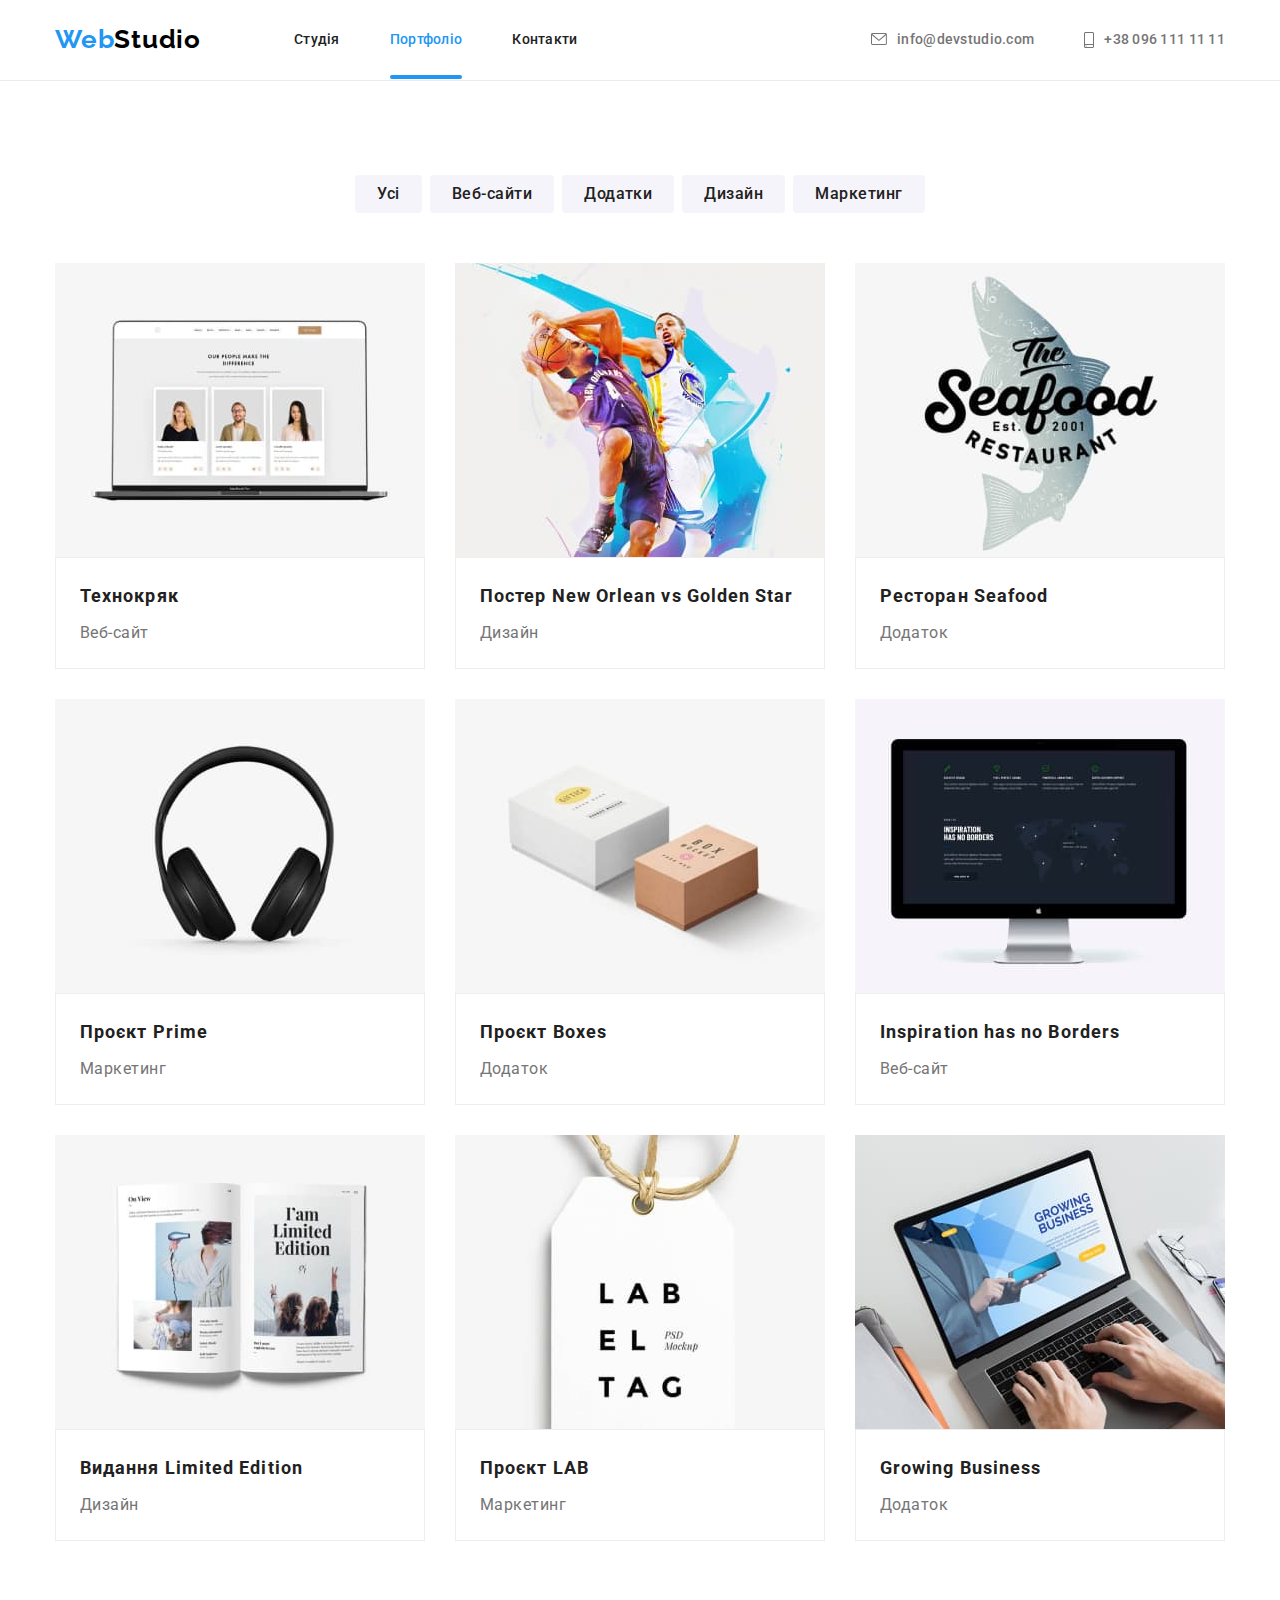
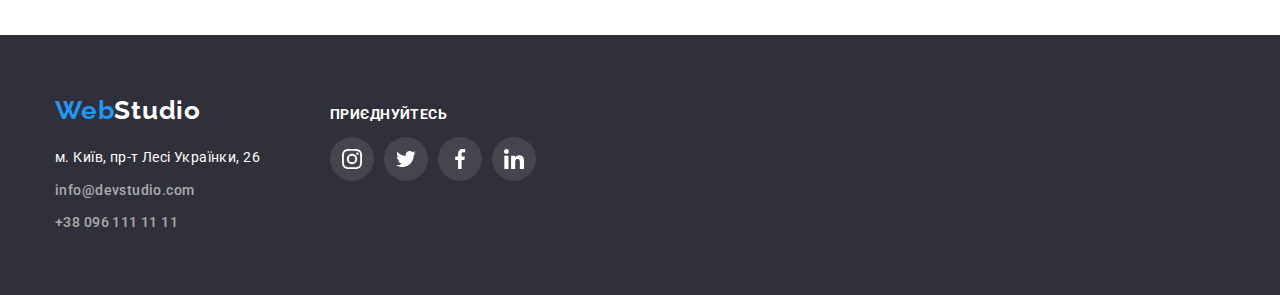
==== portfolio.html @ 4ce3e507 "Adding files" ====
<!DOCTYPE html>
<html lang="uk">

<head>
    <meta charset="UTF-8">
    <meta http-equiv="X-UA-Compatible" content="IE=edge">
    <meta name="viewport" content="width=device-width, initial-scale=1.0">
    <link rel="preconnect" href="https://fonts.googleapis.com">
    <link rel="preconnect" href="https://fonts.gstatic.com" crossorigin>
    <link
        href="https://fonts.googleapis.com/css2?family=Raleway:wght@700&family=Roboto:wght@400;500;700;900&display=swap"
        rel="stylesheet">
    <title>Document</title>
    <link rel="stylesheet"
        href="https://cdnjs.cloudflare.com/ajax/libs/modern-normalize/1.1.0/modern-normalize.min.css">
    <link rel="stylesheet" href="./css/styles.css">
</head>

<body>
    <header class="page-header">
        <div class="container">
            <div class="header-container">
                <nav class="header-nav">
                    <a href="#" class="logo">Web<span class="logo-part">Studio</span></a>
                    <ul class="nav list">
                        <li class="nav-item">
                            <a href="./index.html" class="link">Студія</a>
                        </li>
                        <li class="nav-item">
                            <a href="./portfolio.html" class="current-link link current">Портфоліо</a>
                        </li>
                        <li class="nav-item">
                            <a href="#" class="link">Контакти</a>
                        </li>
                    </ul>
                </nav>
                <ul class="auth-nav list">
                    <li><a href="mailto:info@devstudio.com" class="contacts nav-item">
                            <svg class="envelope" width="16px" height="12px">
                                <use href="./images/icons.svg#icon-envelope"></use>
                            </svg>
                            info@devstudio.com</a></li>
                    <li><a href="tel:+380961111111" class="contacts nav-item">
                            <svg class="smartphone" width="10px" height="16px">
                                <use href="./images/icons.svg#icon-smartphone"></use>
                            </svg>
                            +38 096 111 11 11</a></li>
                </ul>
            </div>
        </div>
    </header>
    <main>
        <section class="filter ">
            <div class="container">
                <h2 class="visually-hidden">Portfolio content</h2>
                <ul class="button-container  list">
                    <li class="button-container-item">
                        <button type="button" class="button cursors">Усі</button>
                    </li>
                    <li class="button-container-item">
                        <button type="button" class="button cursors">Веб-сайти</button>
                    </li>
                    <li class="button-container-item">
                        <button type="button" class="button cursors">Додатки</button>
                    </li>
                    <li class="button-container-item">
                        <button type="button" class="button cursors">Дизайн</button>
                    </li>
                    <li class="button-container-item">
                        <button type="button" class="button cursors">Маркетинг</button>
                    </li>
                </ul>
                <ul class="portfolio-cards list">
                    <li class="portfolio-cards-element">
                        <div class="portfolio-cards-thumb">
                            <img src="./images/portfolio1.jpg" alt="Екран лептопу з відкритим веб-сайтом" width="370"
                                class="portfolio-images">
                            <div class="portfolio-cards-description">
                                <p>Ресурс пропонує комплексні пропозиції з різним рівнем функціоналу та сервісів. Все це
                                    дозволить відвідувачу отримати
                                    вичерпні відомості про компанію чи приватну особу.</p>
                            </div>
                        </div>
                        <div class="cards-text">
                            <h3>Технокряк</h3>
                            <p class="portfolio-text">Веб-сайт</p>
                        </div>


                    </li>

                    <li class="portfolio-cards-element">
                        <div class="portfolio-cards-thumb">
                            <img src="./images/portfolio2.jpg"
                                alt="Баскетболіст намагається забрати мʼяч у супротивника" width="370"
                                class="portfolio-images">
                            <div class="portfolio-cards-description">
                                <p>Ресурс пропонує комплексні пропозиції з різним рівнем функціоналу та сервісів. Все це
                                    дозволить відвідувачу
                                    отримати
                                    вичерпні відомості про компанію чи приватну особу.</p>
                            </div>
                        </div>
                        <div class="cards-text">
                            <h3>Постер New Orlean vs Golden Star</h3>
                            <p class="portfolio-text">Дизайн</p>
                        </div>
                    </li>
                    <li class="portfolio-cards-element">
                        <div class="portfolio-cards-thumb">
                            <img src="./images/portfolio3.jpg" alt="Вивіска рибного ресторану" width="370"
                                class="portfolio-images">
                            <div class="portfolio-cards-description">
                                <p>Ресурс пропонує комплексні пропозиції з різним рівнем функціоналу та сервісів. Все це
                                    дозволить відвідувачу
                                    отримати
                                    вичерпні відомості про компанію чи приватну особу.</p>
                            </div>
                        </div>
                        <div class="cards-text">
                            <h3>Ресторан Seafood</h3>
                            <p class="portfolio-text">Додаток</p>
                        </div>
                    </li>
                    <li class="portfolio-cards-element">
                        <div class="portfolio-cards-thumb">
                            <img src="./images/portfoli4.jpg" alt="Великі бездротові навушники" width="370"
                                class="portfolio-images">
                            <div class="portfolio-cards-description">
                                <p>Ресурс пропонує комплексні пропозиції з різним рівнем функціоналу та сервісів. Все це
                                    дозволить відвідувачу
                                    отримати
                                    вичерпні відомості про компанію чи приватну особу.</p>
                            </div>
                        </div>
                        <div class="cards-text">
                            <h3>Проєкт Prime</h3>
                            <p class="portfolio-text">Маркетинг</p>
                        </div>
                    </li>
                    <li class="portfolio-cards-element">
                        <div class="portfolio-cards-thumb">
                            <img src="./images/portfolio5.jpg" alt="Одна біла та менша коричнева коробки" width="370"
                                class="portfolio-images">
                            <div class="portfolio-cards-description">
                                <p>Ресурс пропонує комплексні пропозиції з різним рівнем функціоналу та сервісів. Все це
                                    дозволить відвідувачу
                                    отримати
                                    вичерпні відомості про компанію чи приватну особу.</p>
                            </div>
                        </div>
                        <div class="cards-text">
                            <h3>Проєкт Boxes</h3>
                            <p class="portfolio-text">Додаток</p>
                        </div>
                    </li>
                    <li class="portfolio-cards-element">
                        <div class="portfolio-cards-thumb">
                            <img src="./images/portfolio6.jpg"
                                alt="Монітор компʼютера Apple з відкритим сайтом веб-студії" width="370"
                                class="portfolio-images">
                            <div class="portfolio-cards-description">
                                <p>Ресурс пропонує комплексні пропозиції з різним рівнем функціоналу та сервісів. Все це
                                    дозволить відвідувачу
                                    отримати
                                    вичерпні відомості про компанію чи приватну особу.</p>
                            </div>
                        </div>
                        <div class="cards-text">
                            <h3>Inspiration has no Borders</h3>
                            <p class="portfolio-text">Веб-сайт</p>
                        </div>
                    </li>
                    <li class="portfolio-cards-element">
                        <div class="portfolio-cards-thumb">
                            <img src="./images/portfolio7.jpg" alt="Розгорнутий журнал моди" width="370"
                                class="portfolio-images">
                            <div class="portfolio-cards-description">
                                <p>Ресурс пропонує комплексні пропозиції з різним рівнем функціоналу та сервісів. Все це
                                    дозволить відвідувачу
                                    отримати
                                    вичерпні відомості про компанію чи приватну особу.</p>
                            </div>
                        </div>
                        <div class="cards-text">
                            <h3>Видання Limited Edition</h3>
                            <p class="portfolio-text">Дизайн</p>
                        </div>
                    </li>
                    <li class="portfolio-cards-element">
                        <div class="portfolio-cards-thumb">
                            <img src="./images/portfolio8.jpg" alt="Біла етикетка з надписом LAB EL TAG" width="370"
                                class="portfolio-images">
                            <div class="portfolio-cards-description">
                                <p>Ресурс пропонує комплексні пропозиції з різним рівнем функціоналу та сервісів. Все це
                                    дозволить відвідувачу
                                    отримати
                                    вичерпні відомості про компанію чи приватну особу.</p>
                            </div>
                        </div>
                        <div class="cards-text">
                            <h3>Проєкт LAB</h3>
                            <p class="portfolio-text">Маркетинг</p>
                        </div>
                    </li>
                    <li class="portfolio-cards-element">
                        <div class="portfolio-cards-thumb">
                            <img src="./images/portfolio9.jpg"
                                alt="Чоловік шукає інформацію на сайті з просування бізнесу, використовуючи MacBook"
                                width="370" class="portfolio-images">
                            <div class="portfolio-cards-description">
                                <p>Ресурс пропонує комплексні пропозиції з різним рівнем функціоналу та сервісів. Все це
                                    дозволить відвідувачу
                                    отримати
                                    вичерпні відомості про компанію чи приватну особу.</p>
                            </div>
                        </div>
                        <div class="cards-text">
                            <h3>Growing Business</h3>
                            <p class="portfolio-text">Додаток</p>
                        </div>
                    </li>
                </ul>
            </div>
        </section>
    </main>
    <footer class="footer">
        <div class="footer-container container">
            <div class="footer-navigation">
                <a href="#" class="logo">Web<span class="logo-part">Studio</span></a>
                <address>
                    <ul class="footer-list list">
                        <li class="footer-nav">
                            <a href="https://goo.gl/maps/Ni8b5LG6es7MUAs99" class="map">м. Київ, пр-т Лесі Українки,
                                26</a>
                        </li>
                        <li class="footer-nav">
                            <a href="mailto:info@devstudio.com" class="contacts">info@devstudio.com</a>
                        </li>
                        <li class="footer-nav">
                            <a href="tel:+380961111111" class="contacts">+38 096 111 11 11</a>
                        </li>
                    </ul>
                </address>
            </div>
            <div class="footer-links">
                <p class="footer-link-text">Приєднуйтесь</p>
                <ul class="soc-list list">
                    <li class="soc-item"><a href="" class="soc-link">
                            <svg class="soc-icon" width="20px" height="20px">
                                <use href="./images/icons.svg#icon-instagram"></use>
                            </svg>
                        </a></li>
                    <li class="soc-item"><a href="" class="soc-link">
                            <svg class="soc-icon" width="20px" height="20px">
                                <use href="./images/icons.svg#icon-twitter"></use>
                            </svg>
                        </a></li>
                    <li class="soc-item"><a href="" class="soc-link">
                            <svg class="soc-icon" width="20px" height="20px">
                                <use href="./images/icons.svg#icon-facebook"></use>
                            </svg>
                        </a></li>
                    <li class="soc-item"><a href="" class="soc-link">
                            <svg class="soc-icon" width="20px" height="20px">
                                <use href="./images/icons.svg#icon-linkedin"></use>
                            </svg>
                        </a>
                    </li>
                </ul>
            </div>
        </div>
    </footer>
</body>

</html>
---- css/styles.css ----
/* Main Page */
html {
    box-sizing: border-box;
}

*,
* ::before,
* ::after {
    box-sizing: inherit;
}

:root {
    --primary-text-color: #757575;
    --secondary-text-color: #212121;
    --hover-color: #2196F3;
    --primary-bcg-color: #F5F4FA;
    --secondary-bcg-color: #FFFFFF;
    --icons-color: #AFB1B8;
    --time-distribution-function: cubic-bezier(0.4, 0, 0.2, 1);
}

body {
    color: var(--primary-text-color);
    background-color: #FFFFFF;
    font-family: 'Roboto';
}

.list {
    list-style: none;
    padding: 0;
    margin: 0;
}

.visually-hidden {
    position: absolute;
    white-space: nowrap;
    width: 1px;
    height: 1px;
    overflow: hidden;
    border: 0;
    padding: 0;
    clip: rect(0000);
    clip-path: inset(50%);
    margin: -1px;
}

.container {
    width: 1200px;
    padding-right: 15px;
    padding-left: 15px;
    margin: 0 auto;
}

/* Header*/

/* Logo */
.logo {
    flex-shrink: 0;
    color: #2196F3;
    text-decoration: none;
    font-family: 'Raleway';
    font-weight: 700;
    font-size: 26px;
    line-height: 1.2;
    letter-spacing: 0.03em;
}

.logo-part {
    color: black;
}

.page-header {
    margin-top: 0;
    border-bottom: 1px solid #ECECEC;
}

.header-container {
    display: flex;
    margin-top: 0;
    height: 80px;
    align-items: center;
    margin-left: auto;
    padding-top: 24px;
    padding-bottom: 25px;
    justify-content: space-between;
}

.header-nav {
    display: flex;
    margin-top: 0;
}

.header-nav {
    align-items: center;
    flex-grow: 1;
    gap: 93px;
}

.nav {
    display: flex;
}

.auth-nav {
    display: flex;
    align-items: center;
    gap: 50px;
}


.nav .link {
    padding-top: 32px;
    padding-bottom: 32px;
    color: var(--secondary-text-color);
    font-weight: 500;
    font-size: 14px;
    line-height: 1.1;
    letter-spacing: 0.02em;
    text-decoration: none;
    transition: color 250ms var(--time-distribution-function);
}

.nav .link:hover,
.nav .link:focus {
    color: var(--hover-color);
}

.current-link {
    position: relative;
}

.current-link::after {
    content: "";
    display: block;
    position: absolute;
    width: 100%;
    left: 0;
    bottom: 0px;

    height: 4px;
    background-color: var(--hover-color);
    border-radius: 2px;
}

.nav-item {
    display: flex;
    align-items: center;
    justify-content: center;
}

.nav-item:not(:last-child) {
    margin-right: 50px;
}



.nav .link.current {
    color: var(--hover-color);
}

.contacts {
    color: #757575;
    font-weight: 500;
    font-size: 14px;
    line-height: 1.1;
    letter-spacing: 0.02em;
    text-decoration: none;
    transition: color 250ms var(--time-distribution-function);
}

.contacts:hover,
.contacts:focus {
    color: var(--hover-color);
}

.envelope {
    margin-right: 10px;
    fill: var(--primary-text-color);

    transition: fill 250ms var(--time-distribution-function);
}

.contacts:hover .envelope {
    fill: var(--hover-color);
}

.contacts:focus .envelope {
    fill: var(--hover-color);
}

.smartphone {
    margin-right: 10px;
    fill: var(--primary-text-color);
    transition: fill 250ms var(--time-distribution-function);

}

.contacts:hover .smartphone {
    fill: var(--hover-color);
}

.contacts:focus .smartphone {
    fill: var(--hover-color);
}


/* Hero */
.hero {
    padding-top: 200px;
    padding-bottom: 200px;
    background-color: #2F303A;
    background-image: linear-gradient(rgba(47, 48, 58, 0.4), rgba(47, 48, 58, 0.4)), url(../images/background.jpg);
    background-repeat: no-repeat;
    background-position: center;
    height: 600px;
    max-width: 1600px;
    margin-left: auto;
    margin-right: auto;
    background-size: cover;
}

.hero-container {
    align-items: center;
    justify-content: center;
    text-align: center;
}

.hero-title {
    margin: 0 auto;
    margin-bottom: 30px;
    margin-top: 0px;
    max-width: 696px;

    color: #FFFFFF;
    font-weight: 900;
    font-size: 44px;
    line-height: 1.4;
    letter-spacing: 0.06em;
    text-transform: uppercase;
    text-align: center;
}


/* Button */
.main-button {
    display: inline-block;
    border-radius: 4px;
    padding: 10px 32px;
    min-width: 216px;
    color: #FFFFFF;
    background-color: #2196F3;
    border: 0;
    font-family: 'Roboto';
    font-weight: 700;
    font-size: 16px;
    line-height: 1.8;
    letter-spacing: 0.06em;
    transition-property: background-color, box-shadow;
    transition-duration: 250ms;
    transition-timing-function: var(--time-distribution-function);
}

.main-button:hover,
.main-button:focus {
    background-color: #188CE8;
    border: 0;
    box-shadow: 0px 4px 4px rgba(0, 0, 0, 0.15);
}

.button {
    display: inline-block;
    color: var(--secondary-text-color);
    background-color: #F5F4FA;
    border: 0;
    font-family: 'Roboto';
    font-weight: 500;
    font-size: 16px;
    line-height: 1.6;
    letter-spacing: 0.03em;
    border-radius: 4px;
    padding: 6px 22px;
    text-align: center;
    margin-top: 0;
    transition-property: color, background-color, box-shadow;
    transition-duration: 250ms;
    transition-timing-function: var(--time-distribution-function);
}

.button :first-child {
    display: inline-block;
    padding: 6px 25px;
}

.button:hover,
.button:focus {
    color: #FFFFFF;
    background-color: var(--hover-color);
    box-shadow: 0px 3px 1px rgba(0, 0, 0, 0.1), 0px 1px 2px rgba(0, 0, 0, 0.08), 0px 2px 2px rgba(0, 0, 0, 0.12);
}

.cursors {
    cursor: pointer;
}

/* Advantages */
.advantages {
    padding-top: 94px;
    padding-bottom: 94px;
    background-color: var(--secondary-bcg-color);
}

.advantages-list {
    display: flex;
    /* align-items: center; */
    margin-top: 0;
    font-size: 14px;
    line-height: 24px;
    letter-spacing: 0.03em;
}

.advantage-list-item {
    width: 270px;
    margin-left: 0;
    margin-right: auto;
    margin-right: 30px;
}

.advantage-list-item:last-child {
    margin-right: 0;
}

.advantages-list h3 {
    margin-top: 0;
    margin-bottom: 10px;
    font-weight: 700;
    font-size: 14px;
    line-height: 1.2;
    letter-spacing: 0.03em;
    color: var(--secondary-text-color);
    text-transform: uppercase
}

.advantages-text {
    margin-top: 0;
    margin-bottom: 0;
}

.advantage-icon-card {
    background-color: var(--primary-bcg-color);
    display: flex;
    width: 270px;
    height: 120px;
    border-radius: 4px;
    justify-content: center;
    align-items: center;
    margin-top: 0;
    margin-bottom: 30px;
}

/* Our activity */
.activity {
    padding-bottom: 94px;
    background-color: var(--secondary-bcg-color);
}

.activity-list {
    display: flex;
    justify-content: space-between;
}

.activity-list-item {
    width: 370px;
    display: block;
    max-width: 100%;
    height: auto;
    margin-right: 30px;
}

.activity-image {
    display: block;
    max-width: 100%;
    height: auto;
}



.activity-description {
    position: absolute;
    bottom: 0;
    right: 0;
    width: 370px;
    height: 70px;
    background-color: rgba(47, 48, 58, 0.8);
    display: flex;
    align-items: center;
    justify-content: center;
}

.activity-description p {
    text-transform: uppercase;
    margin-top: 0;
    margin-bottom: 0;
    color: var(--secondary-bcg-color);
    font-weight: 700;
    font-size: 14px;
    line-height: 1.14;
    letter-spacing: 0.03em;
}

.activity-list-item:last-child {
    margin-right: 0;
}

.activity-thumb {
    position: relative;
}




.activity-title {
    margin-top: 0;
    margin-bottom: 50px;
    text-align: center;
    color: var(--secondary-text-color);
    font-weight: 700;
    font-size: 36px;
    line-height: 1.2;
    letter-spacing: 0.03em;
}



/* Team */
.team {
    padding-bottom: 94px;
    padding-top: 94px;
    background-color: #F5F4FA;
}

.team-list {
    display: flex;
    justify-content: space-between;
}

.team-photos {
    width: 270px;
    background-color: #FFFFFF;
    font-size: 16px;
    line-height: 1.2;
    letter-spacing: 0.03em;
    border-radius: 0px 0px 4px 4px;
    box-shadow: 0px 1px 3px rgba(0, 0, 0, 0.12), 0px 1px 1px rgba(0, 0, 0, 0.14), 0px 2px 1px rgba(0, 0, 0, 0.2);
}

.team-photos:not(:last-child) {
    margin-right: 30px;
}

.team-photos img {
    display: block;
    max-width: 100%;
    height: auto;
}

.image-text {
    padding-top: 30px;
    padding-bottom: 30px;
}

.team-title {
    text-align: center;
    margin-bottom: 50px;
    margin-top: 0;
    margin-bottom: 50px;
    color: var(--secondary-text-color);
    font-weight: 700;
    font-size: 36px;
    line-height: 1.16;
    letter-spacing: 0.03em;
}

.team h3 {
    margin-top: 0px;
    margin-bottom: 10px;

    text-align: center;
    font-weight: 500;
    font-size: 16px;
    line-height: 1.2;
    color: var(--secondary-text-color);
}

.team-element {
    margin-top: 0;
    margin-bottom: 16px;
    text-align: center;
}

.team-socials {
    display: flex;
    justify-content: center;
    gap: 10px;
}


.team-social-links {
    display: flex;
    align-items: center;
    justify-content: center;
    width: 44px;
    height: 44px;
    background-color: var(--secondary-bcg-color);
    border-radius: 50%;
    transition-property: background-color;
    transition-duration: 250ms;
    transition-timing-function: var(--time-distribution-function);
}

.team-social-links:hover,
.team-social-links:focus {
    background-color: var(--hover-color);
}

.team-icon {
    fill: var(--icons-color);
    transition-property: fill;
    transition-duration: 250ms;
    transition-timing-function: var(--time-distribution-function);
}

.team-social-links:hover .team-icon {
    fill: var(--secondary-bcg-color);
}

.team-social-links:focus .team-icon {
    fill: var(--secondary-bcg-color);
}

/* Clients */

.clients {
    padding-top: 94px;
    padding-bottom: 94px;
}

.clients-container {
    margin-left: auto;
    margin-right: auto;
}

.clients-title {
    margin-top: 0;
    margin-bottom: 50px;

    font-family: 'Roboto';
    font-style: normal;
    font-weight: 700;
    font-size: 36px;
    line-height: 1.16;
    text-align: center;
    letter-spacing: 0.03em;
    color: var(--secondary-text-color);
}

.clients-list {
    display: flex;
    gap: 30px;
}

.clients-item {
    width: calc((100% - 150px)/6);

}

.clients-link {
    display: flex;
    width: 170px;
    height: 92px;
    border: 1px solid #AFB1B8;
    border-radius: 4px;
    align-items: center;
    justify-content: center;
    fill: var(--icons-color);
    transition-property: border;
    transition-duration: 250ms;
    transition-timing-function: var(--time-distribution-function);
}

.clients-link-icon {
    fill: #AFB1B8;
    transition: fill 250ms var(--time-distribution-function);
}

.clients-link:hover,
.clients-link:focus {
    border: 1px solid var(--hover-color);
}

.clients-link:hover .clients-link-icon {
    fill: var(--hover-color);
}

.clients-link:focus .clients-link-icon {
    fill: var(--hover-color);
}

/* Modal */
.backdrop {
    position: fixed;
    top: 0;
    left: 0;
    width: 100%;
    height: 100%;
    background-color: rgba(0, 0, 0, 0.2);
    opacity: 1;

    transition: opacity 250ms var(--time-distribution-function), background-color 250ms var(--time-distribution-function);
}

.is-hidden {
    opacity: 0;
    visibility: hidden;
    pointer-events: none;
}

.modal {
    position: absolute;
    min-width: 528px;
    min-height: 581px;
    top: 50%;
    left: 50%;
    border-radius: 4px;
    opacity: 1;
    transform: translate(-50%, -50%) scale(1);
    background-color: var(--secondary-bcg-color);
    transition-property: transform;
    transition-duration: 250ms;
    transition-timing-function: var(--time-distribution-function);
    /* transition: transform 250ms var(--time-distribution-function, background-color 250ms var(--time-distribution-function); */
}

.backdrop.is-hidden .modal {
    transform: translate(-50%, -50%) scale(1.1);
    opacity: 0;
}

.cross-button {
    right: 0;
    position: absolute;

    top: 8px;
    right: 8px;
    width: 30px;
    height: 30px;
    padding: 9px 10px;
    border-radius: 50%;
    border: 1px solid rgba(0, 0, 0, 0.1);
    background-color: var(--secondary-bcg-color);
    cursor: pointer;
}

.cross {
    transform: translate(-50%, -50%);
    position: absolute;
    fill: #000000;
}

/* Footer  */
.footer {
    padding-top: 60px;
    padding-bottom: 60px;
    background-color: #2F303A;
}

.footer .logo {
    margin-top: 0;
    font-family: 'Raleway';
    font-weight: 700;
    font-size: 26px;
    line-height: 1.2;
    letter-spacing: 0.03em;
    text-decoration: none;
}


.footer-list {
    margin-top: 20px;
}

.footer .logo-part {
    color: #FFFFFF;
    margin-bottom: 20px;
}

.footer-nav {
    margin-top: 0;
}

.footer-nav:not(:last-child) {
    margin-bottom: 9px;
}

.footer .map {
    color: #FFFFFF;
    text-decoration: none;
    font-style: normal;
    font-style: normal;
    font-size: 14px;
    line-height: 1.7;
    letter-spacing: 0.03em;
    text-decoration: none;
    transition-property: color;
    transition-duration: 250ms;
    transition-timing-function: var(--time-distribution-function);
}

.footer .map:hover,
.footer .map:focus {
    color: var(--hover-color);
}

.footer .contacts {
    color: rgba(255, 255, 255, 0.6);
    font-style: normal;
    font-size: 14px;
    line-height: 1.7;
    letter-spacing: 0.03em;
    text-decoration: none;
    transition-property: color;
    transition-duration: 250ms;
    transition-timing-function: var(--time-distribution-function);
}

.footer .contacts:hover,
.contacts:focus {
    color: var(--hover-color);
}

.footer-link-text {
    margin-top: 0;
    text-transform: uppercase;
    font-family: 'Roboto';
    font-style: normal;
    font-weight: 700;
    font-size: 14px;
    line-height: 1.14;
    letter-spacing: 0.03em;
    color: var(--secondary-bcg-color);
}

.soc-list {
    display: flex;
    justify-content: center;
    gap: 10px;
}

.soc-link {
    display: flex;
    align-items: center;
    justify-content: center;

    width: 44px;
    height: 44px;
    background-color: rgba(255, 255, 255, 0.1);
    border-radius: 50%;
    transition: background-color 250ms var(--time-distribution-function);
}

.soc-icon {
    fill: var(--secondary-bcg-color);
}

.soc-link:hover,
.soc-link:focus {
    background-color: var(--hover-color);
}

.footer-container {
    display: flex;
    align-items: baseline;
}

.footer-navigation {
    margin-right: 70px;
}

/* Portfolio */

/* Filter */
.filter {
    padding-top: 94px;
    padding-bottom: 94px;
}

.button-container {
    display: flex;
    margin-top: 0px;
    align-items: center;
    justify-content: center;
    margin-bottom: 50px;
}

.button-container-item:not(:last-child) {
    margin-right: 8px;
}

.cards-container {
    width: 1230px;
    padding-left: 15px;
    padding-right: 15px;
    padding-bottom: 30px;
}

.portfolio-cards {

    display: flex;
    flex-wrap: wrap;
    margin-left: 0;
}



.cards-text {
    padding: 20px 24px;
    border: 1px solid #EEEEEE;
}

.portfolio-cards-element:nth-last-child(-n+3) {
    margin-bottom: 0px;
}

.portfolio-cards-element:nth-child(3n) {
    margin-right: 0;
}


.portfolio-cards-element h3 {
    margin-top: 0;
    margin-bottom: 4px;
    font-weight: 700;
    font-size: 18px;
    line-height: 2;
    background-color: #FFFFFF;
    color: var(--secondary-text-color);
    letter-spacing: 0.06em;
}

.portfolio-cards-element:hover,
.position-cards-element:focus {
    box-shadow: 0px 1px 1px rgba(0, 0, 0, 0.12), 0px 4px 4px rgba(0, 0, 0, 0.06), 1px 4px 6px rgba(0, 0, 0, 0.16);
}

.portfolio-images {

    display: block;
    max-width: 100%;
    height: auto;
    margin-top: 0;
}

.portfolio-text {
    margin-top: 0;
    margin-bottom: 0;
    font-family: 'Roboto';
    font-size: 16px;
    line-height: 1.875;
    letter-spacing: 0.03em;
}

.portfolio-cards-element {
    flex-basis: calc((100% - 60px)/3);
    margin-right: 30px;
    margin-bottom: 30px;
    transition: box-shadow 250ms var(--time-distribution-function);
}

.portfolio-cards-thumb {
    position: relative;
    overflow: hidden;
}

.portfolio-cards-description {
    position: absolute;
    top: 0;
    left: 0;
    width: 100%;
    height: 100%;
    background-color: rgba(33, 150, 243, 0.9);
    color: var(--secondary-bcg-color);
    padding: 63px 24px;
    z-index: 1;
    transform: translateY(100%);
    transition: transform 250ms var(--time-distribution-function);
}

.portfolio-cards-description p {
    font-weight: 400;
    font-size: 18px;
    line-height: 1.55;
    letter-spacing: 0.03em;
}

.portfolio-cards-element:hover .portfolio-cards-description {
    transform: translateY(0);
    pointer-events: none;
}
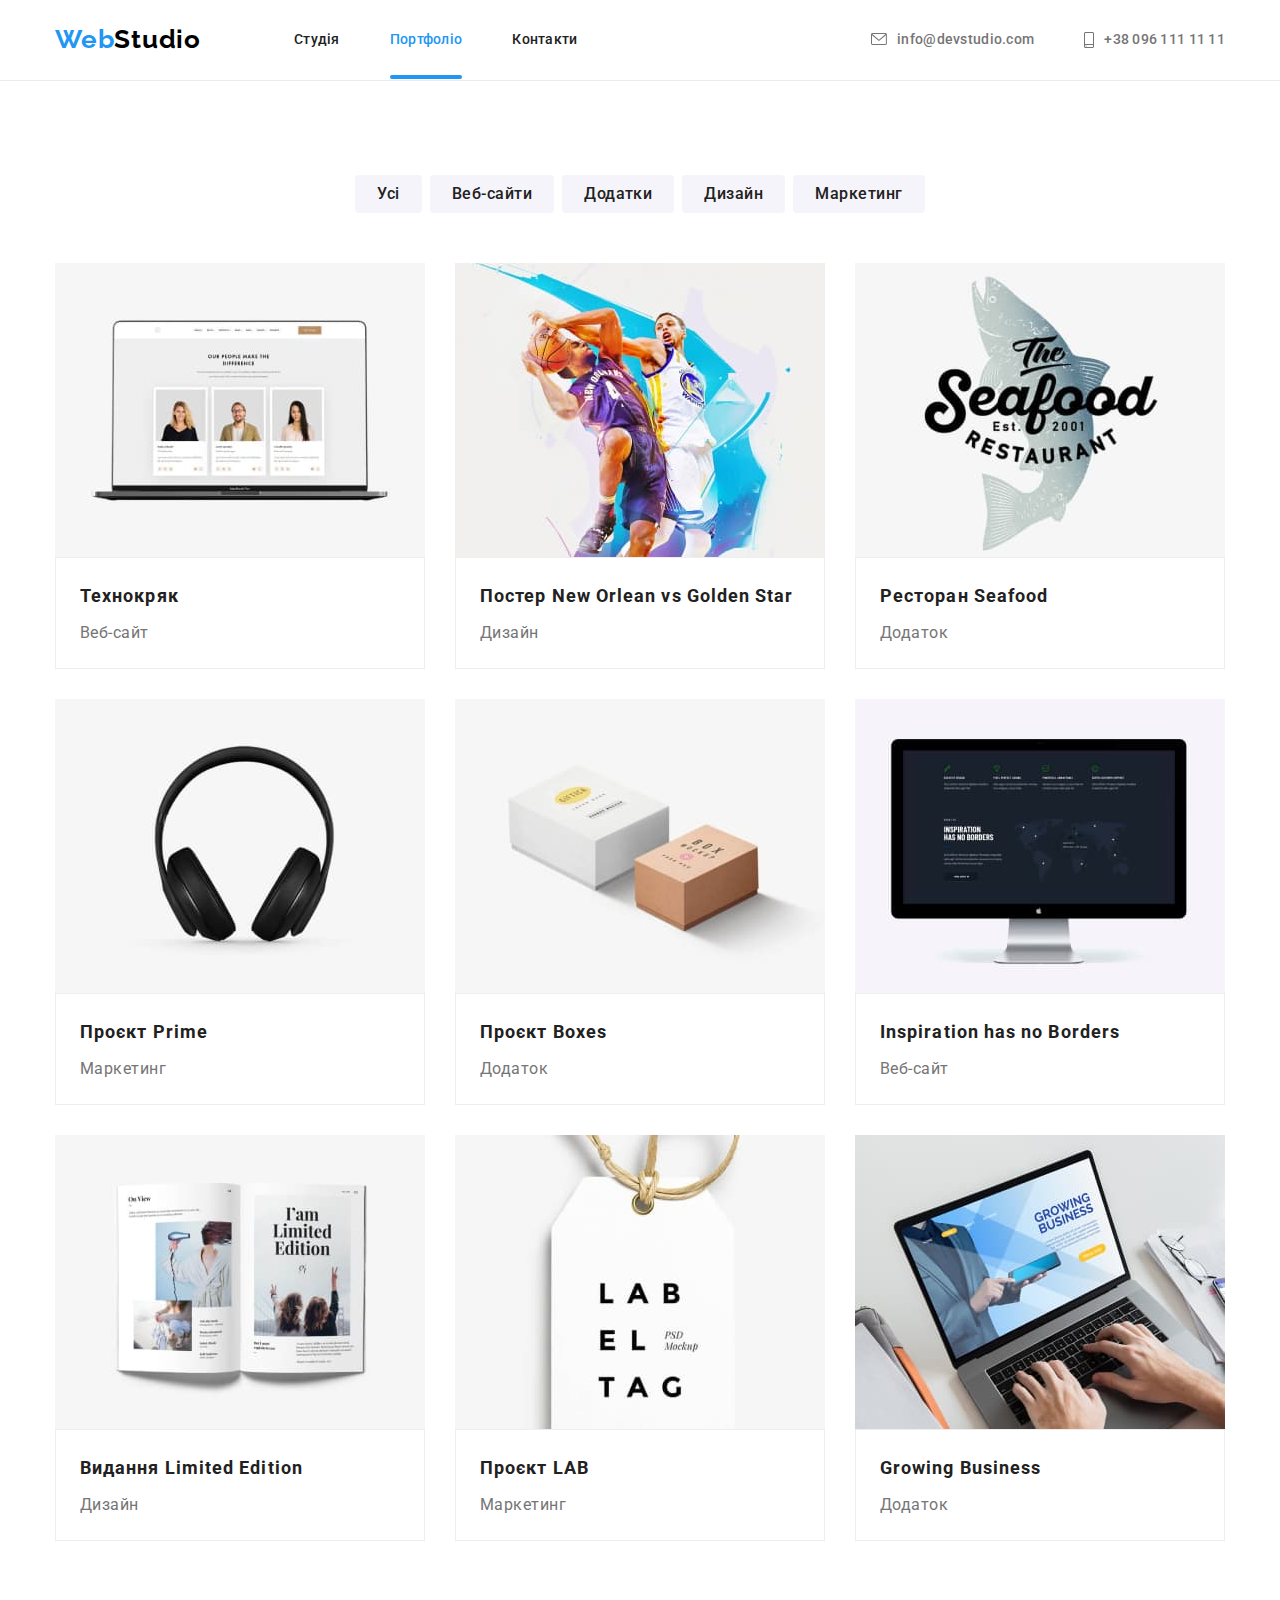
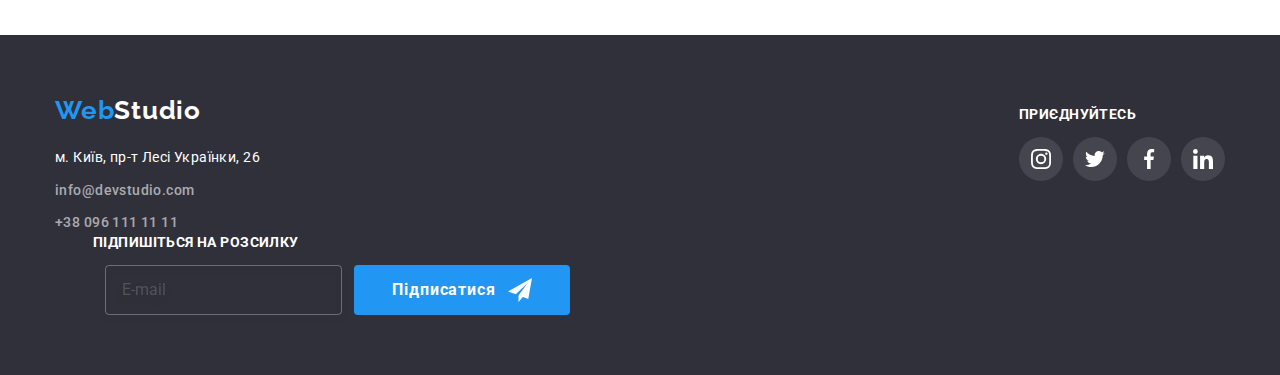
==== commit c7f87684: "Update portfolio.html and index.html" ====
--- a/portfolio.html
+++ b/portfolio.html
@@ -270,6 +270,21 @@
                 </ul>
             </div>
         </div>
+        <div class="footer-form">
+            <p class="footer-link-text">Підпишіться на розсилку</p>
+        
+            <form class="footer-form-container">
+                <label for="footer-form-email" class="form-label"></label>
+                <input type="email" class="footer-form-input" id="footer-form-email" placeholder="E-mail" width="358px"
+                    height="50px">
+                <button class="form-button" type="submit">Підписатися
+                    <svg class="footer-send-icon" width="24px" height="24px">
+                        <use href="./images/icons.svg#icon-send"></use>
+                    </svg>
+                </button>
+        </div>
+        </form>
+        </div>
     </footer>
 </body>
 
--- a/css/styles.css
+++ b/css/styles.css
@@ -17,6 +17,7 @@
     --secondary-bcg-color: #FFFFFF;
     --icons-color: #AFB1B8;
     --time-distribution-function: cubic-bezier(0.4, 0, 0.2, 1);
+    --placeholder-color:rgba(117, 117, 117, 0.5);
 }
 
 body {
@@ -627,6 +628,8 @@
     position: absolute;
     min-width: 528px;
     min-height: 581px;
+
+    padding: 40px;
     top: 50%;
     left: 50%;
     border-radius: 4px;
@@ -636,9 +639,19 @@
     transition-property: transform;
     transition-duration: 250ms;
     transition-timing-function: var(--time-distribution-function);
-    /* transition: transform 250ms var(--time-distribution-function, background-color 250ms var(--time-distribution-function); */
-}
-
+    /* transition: transform 250ms var(--time-distribution-function, background-color 250ms var(--time-distribution-function);
+} */
+}
+.modal h2{
+    margin-top: 0;
+    margin-bottom: 12px;
+    font-weight: 700;
+        font-size: 20px;
+        line-height: 1.15;
+        text-align: center;
+        letter-spacing: 0.03em;
+        color: var(--secondary-text-color);
+}
 .backdrop.is-hidden .modal {
     transform: translate(-50%, -50%) scale(1.1);
     opacity: 0;
@@ -665,6 +678,158 @@
     fill: #000000;
 }
 
+/* Form */
+.contact-form{
+
+}
+.form-input{
+    border: 1px solid rgba(33, 33, 33, 0.2);
+    border-radius: 4px ;
+            width: 100%;
+            padding: 11px 12px 11px 32px;
+}
+.form-input:not(:last-child){
+margin-bottom: 10px;
+}
+.form-input:last-child{
+    margin-bottom: 20px;
+}
+.form-input:focus{
+    border-color: var(--hover-color);
+}
+.form-label{
+    display: block;
+    margin-bottom: 4px;
+    font-weight: 400;
+        font-size: 12px;
+        line-height: 1.16;
+        letter-spacing: 0.01em;
+        color: var(--primary-text-color);
+}
+
+textarea{
+    resize: none;
+}
+.user-comment{
+    width: 100%;
+    height: 120px;
+    padding: 12px 16px;
+    border: 1px solid rgba(33, 33, 33, 0.2);
+    border-radius: 4px;
+margin-bottom: 20px;
+}
+
+.contact-form input::placeholder{
+ color: var(--placeholder-color);
+    font-weight: 400;
+        font-size: 12px;
+        line-height: 1.16;
+        letter-spacing: 0.01em;
+}
+
+.form-control{
+    position: relative;
+}
+
+.form-icon{
+    position: absolute;
+    top: 40%;
+    transform: translateY(-40%);
+    left: 12px;
+    fill: var(--secondary-text-color);
+}
+
+.form-control:focus-within .form-icon{
+    fill: var(--hover-color);
+}
+
+
+.checkbox{
+    display: block;
+    position: relative;
+    bottom: 0;
+    right: 0;
+}
+
+.icon{
+    display: inline-block;
+   
+    border-radius: 4px;
+        border: 2px solid var(--secondary-text-color);
+        width: 16px;
+        height: 16px;
+        background-color: transparent;
+        transition: background-color 250ms var(--time-distribution-function);
+}
+
+.checkbox-input:checked + .icon{
+background-color: var(--hover-color);
+border-color: transparent;
+ background-image: url('../images/check.svg');
+ background-size: contain;
+ background-position: center;
+ background-repeat: no-repeat;
+ background-origin: content-box;
+}
+
+.checkbox-input{
+    appearance: none;
+    
+}
+.checkbox-text{
+font-size: 10px;
+    line-height: 1.71;
+    letter-spacing: 0.03em;
+    color: var(--primary-text-color);
+    font-weight: 400;
+    white-space: nowrap;
+}
+.checkbox-text-link{
+font-weight: 400;
+font-size: 14px;
+line-height: 1.71;
+letter-spacing: 0.03em;
+text-decoration: underline;
+color: var(--hover-color);
+}
+
+.checkbox-icon{
+display: inline-block;
+width: 20px;
+height: 20px;
+border: 2px solid var(--secondary-text-color);
+border-radius: 4px;
+}
+
+.form-button-div{
+    display: flex;
+    justify-content: center;
+    align-items: center;
+
+}
+.form-button {
+    display: block;
+    cursor: pointer;
+    border-radius: 4px;
+    padding: 10px 32px;
+    min-width: 216px;
+    color: #FFFFFF;
+    background-color: var(--hover-color);
+    border: 0;
+    font-weight: 700;
+    font-size: 16px;
+    line-height: 1.8;
+    letter-spacing: 0.06em;
+    transition-property: background-color, box-shadow;
+    transition-duration: 250ms;
+    transition-timing-function: var(--time-distribution-function);
+}
+.send{
+margin: 0 auto;
+margin-top: 30px;
+}
+
+
 /* Footer  */
 .footer {
     padding-top: 60px;
@@ -717,6 +882,7 @@
 .footer .map:hover,
 .footer .map:focus {
     color: var(--hover-color);
+
 }
 
 .footer .contacts {
@@ -778,10 +944,46 @@
 .footer-container {
     display: flex;
     align-items: baseline;
+    justify-content: space-between;
+}
+.footer-form-container{
+    display: flex;
+    gap: 12px;
 }
 
 .footer-navigation {
     margin-right: 70px;
+}
+.footer-form{
+    padding-left: 93px;
+}
+.footer-form-input{
+    border: 1px solid rgba(255, 255, 255, 0.3);
+        filter: drop-shadow(0px 4px 4px rgba(0, 0, 0, 0.15));
+        border-radius: 4px;
+        background-color: transparent;
+        padding: 15px 16px;
+}
+.footer-form-input::placeholder{
+    color: var(--placeholder-color);
+}
+.footer-form-input:not(:placeholder-shown){
+color: var(--secondary-bcg-color) ;
+}
+.footer-form-container > .form-button{
+    display: flex;
+    justify-content: center;
+    align-items: center;
+    gap: 12px;
+    padding: 10px 28px;
+    position: relative;
+    font-weight: 700;
+        font-size: 16px;
+        line-height: 1.875;
+        letter-spacing: 0.06em;
+        color: var(--secondary-bcg-color);
+}
+.footer-send-icon{
 }
 
 /* Portfolio */
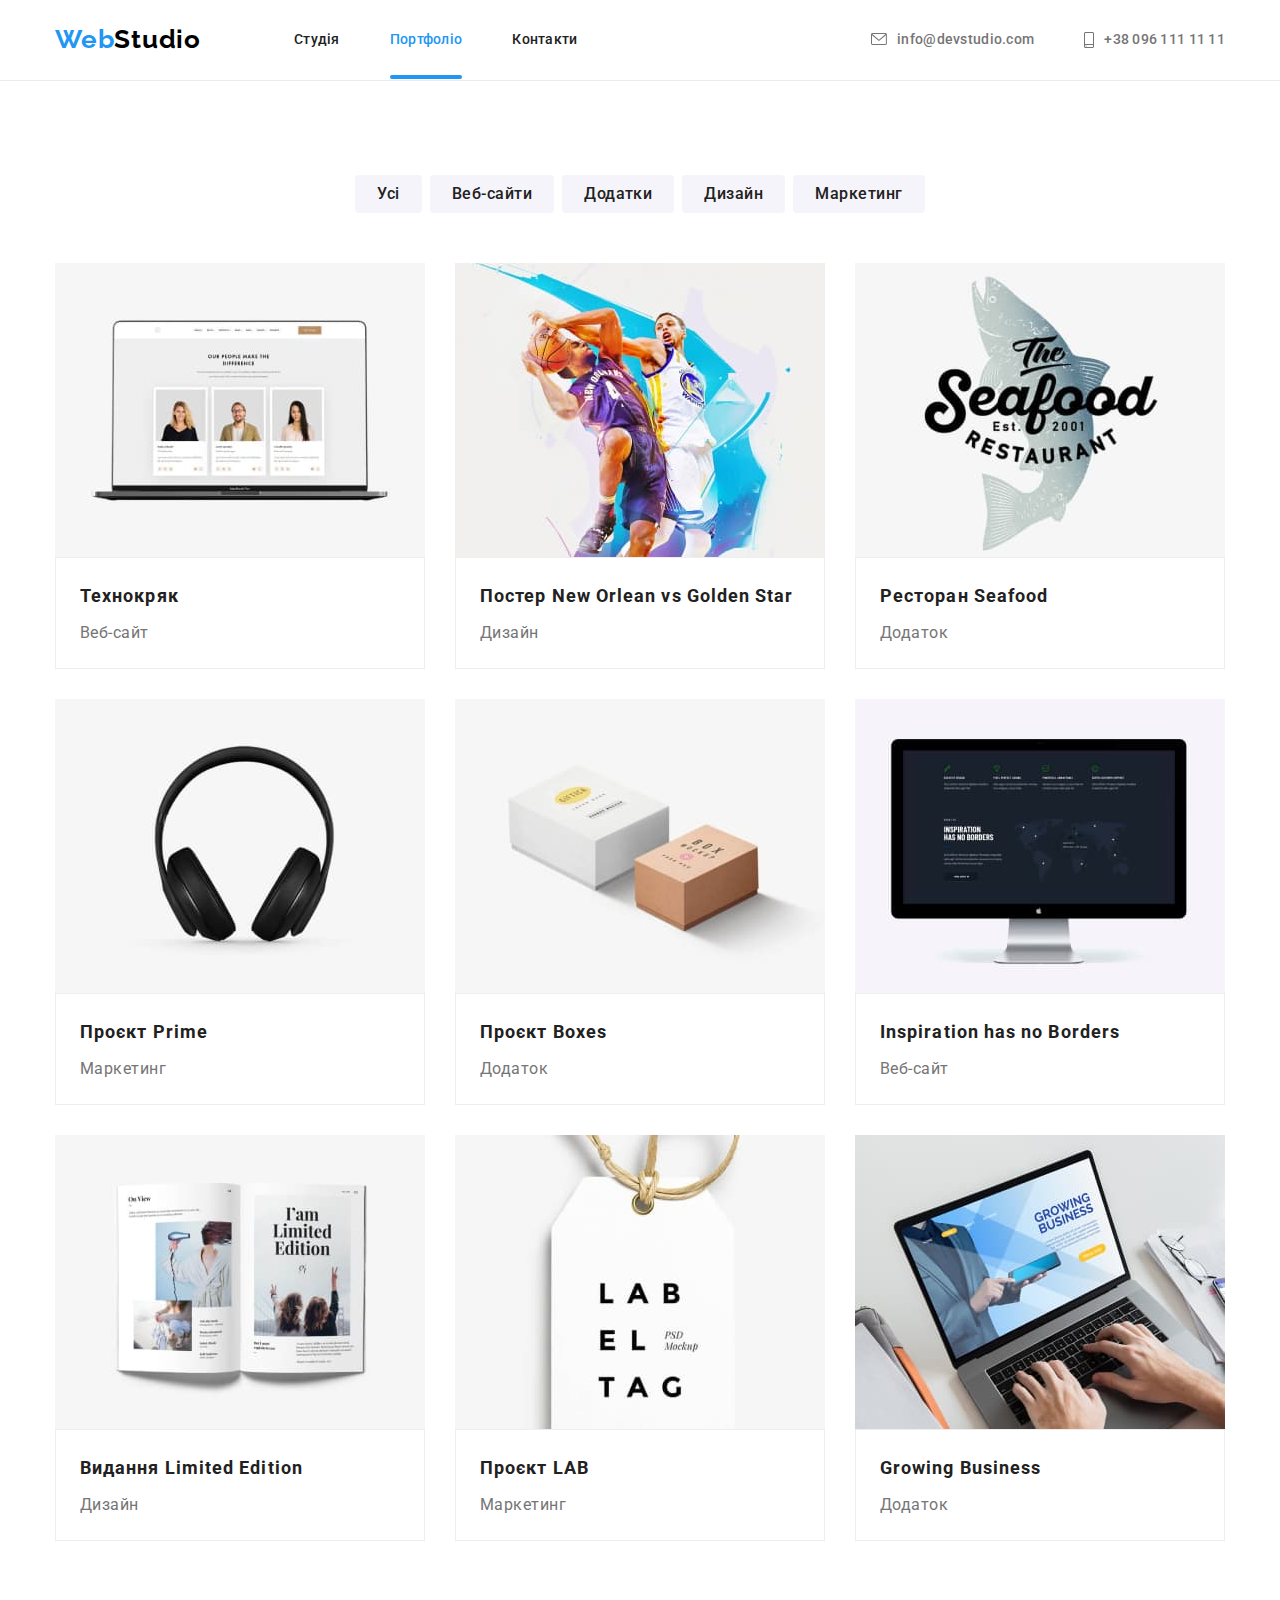
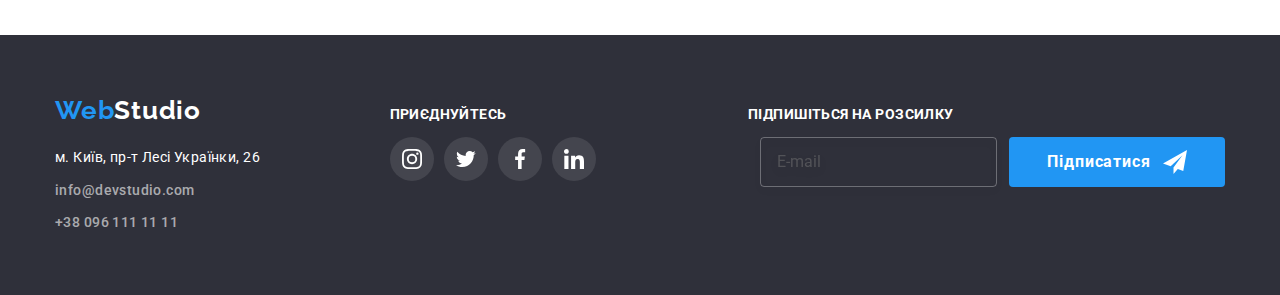
==== commit 570beaa8: "update portfolio.html" ====
--- a/portfolio.html
+++ b/portfolio.html
@@ -269,21 +269,20 @@
                     </li>
                 </ul>
             </div>
-        </div>
-        <div class="footer-form">
-            <p class="footer-link-text">Підпишіться на розсилку</p>
-        
-            <form class="footer-form-container">
-                <label for="footer-form-email" class="form-label"></label>
-                <input type="email" class="footer-form-input" id="footer-form-email" placeholder="E-mail" width="358px"
-                    height="50px">
-                <button class="form-button" type="submit">Підписатися
-                    <svg class="footer-send-icon" width="24px" height="24px">
-                        <use href="./images/icons.svg#icon-send"></use>
-                    </svg>
-                </button>
-        </div>
-        </form>
+            <div class="footer-form">
+                <p class="footer-link-text">Підпишіться на розсилку</p>
+    
+                <form class="footer-form-container">
+                    <label for="footer-form-email" class="form-label"></label>
+                    <input type="email" class="footer-form-input" id="footer-form-email" placeholder="E-mail" width="358px"
+                        height="50px">
+                    <button class="form-button" type="submit">Підписатися
+                        <svg class="footer-send-icon" width="24px" height="24px">
+                            <use href="./images/icons.svg#icon-send"></use>
+                        </svg>
+                    </button>
+            </div>
+            </form>
         </div>
     </footer>
 </body>
